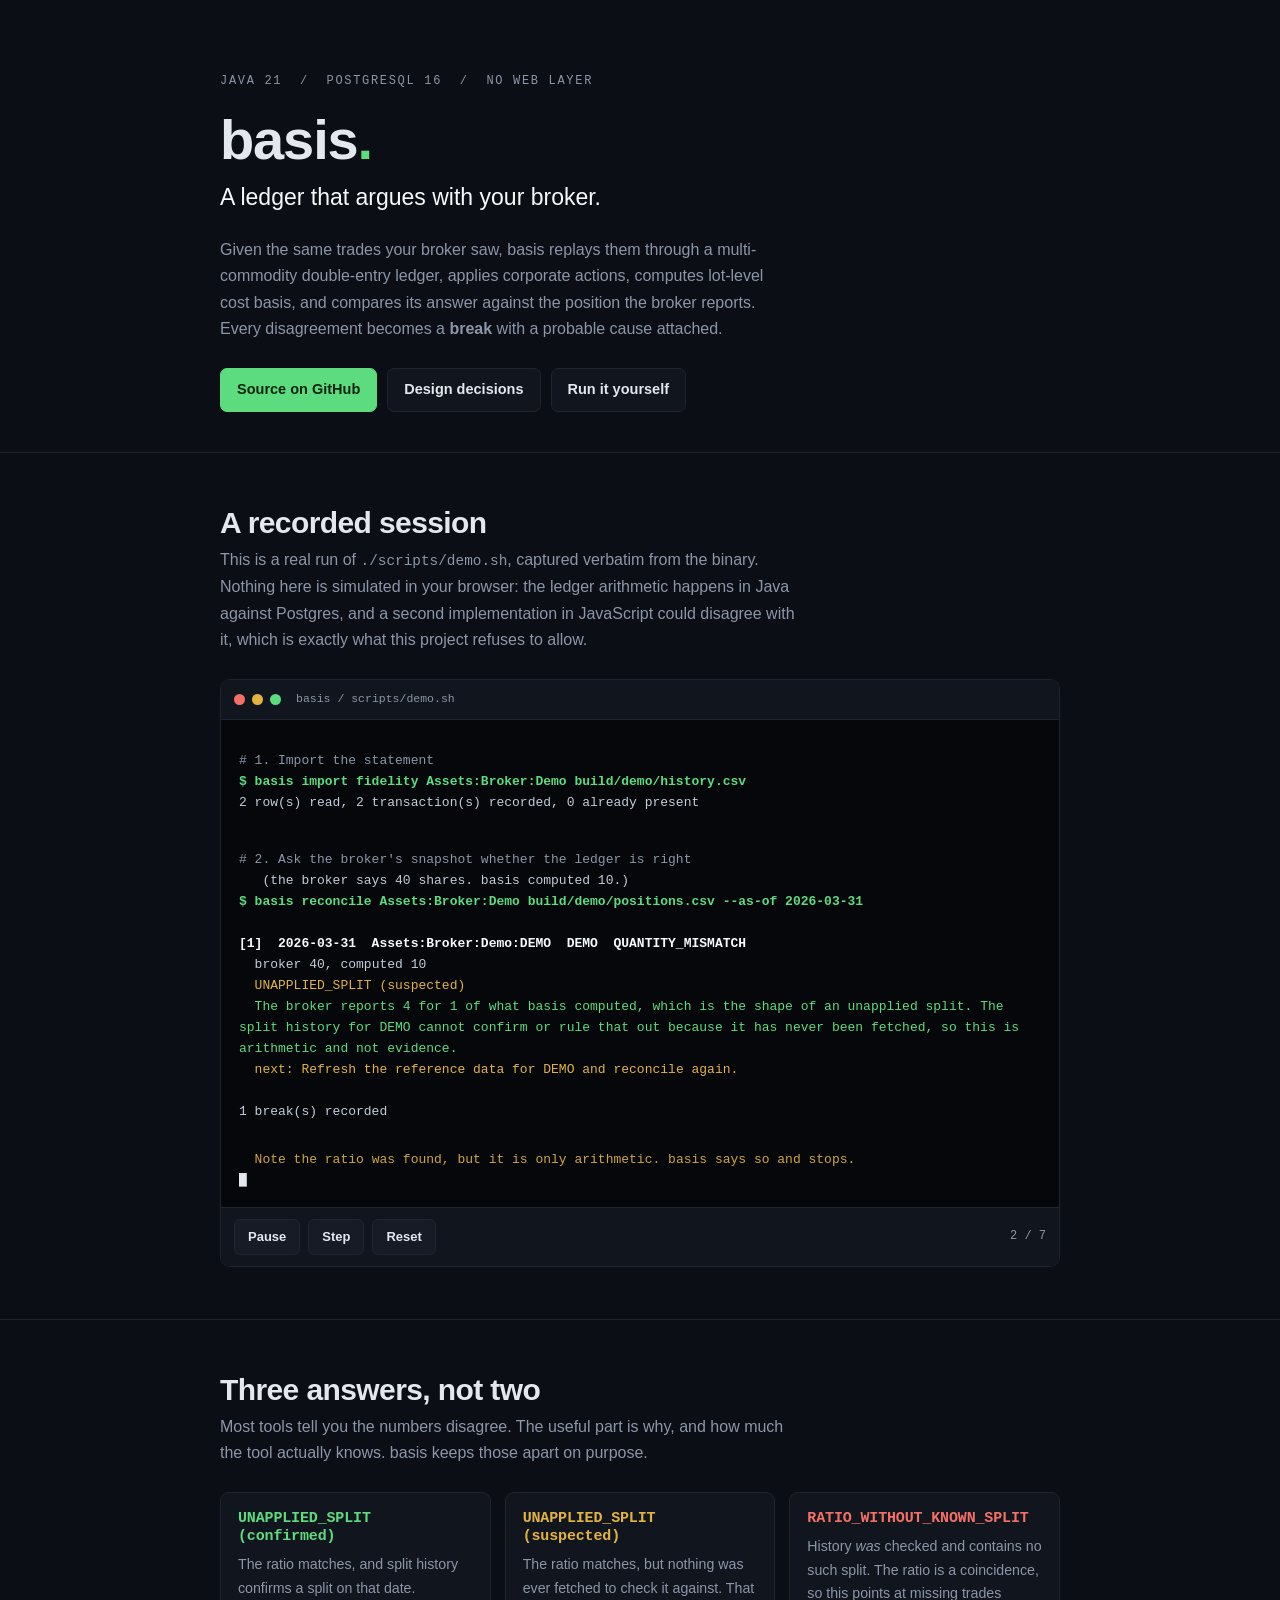
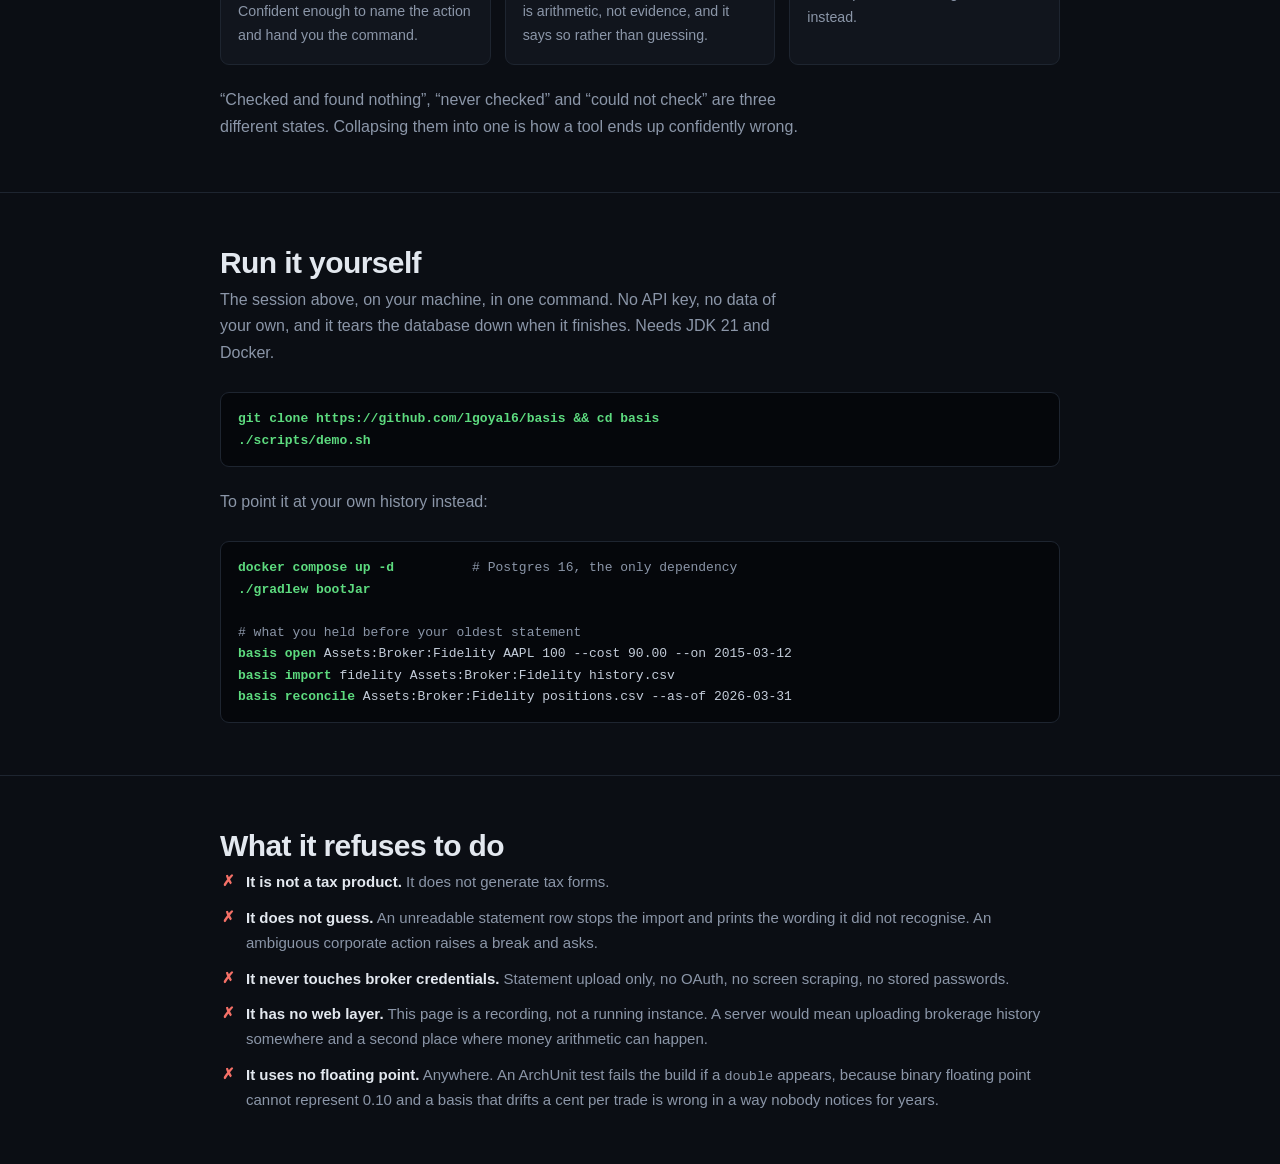
==== site/index.html @ dc6fb0e4 "feat: a demo page replaying a real recorded session" ====
<!doctype html>
<html lang="en">
<head>
<meta charset="utf-8">
<meta name="viewport" content="width=device-width, initial-scale=1">
<title>basis, a ledger that argues with your broker</title>
<meta name="description" content="Recomputes brokerage positions from transaction history and reports every disagreement with the broker as a break with a probable cause attached.">
<link rel="icon" href="data:image/svg+xml,<svg xmlns='http://www.w3.org/2000/svg' viewBox='0 0 16 16'><text y='13' font-size='13'>&#9878;</text></svg>">
<style>
  :root{
    --bg:#0b0e14; --panel:#11151d; --line:#1e2530; --ink:#e3e8ef; --dim:#8b96a8;
    --green:#5ddb7f; --amber:#e3b341; --blue:#6cb6ff; --red:#f47067; --white:#f7fafc;
    --mono:ui-monospace,SFMono-Regular,"SF Mono",Menlo,Consolas,monospace;
    --sans:-apple-system,BlinkMacSystemFont,"Segoe UI",Inter,Roboto,Helvetica,Arial,sans-serif;
  }
  *{box-sizing:border-box}
  html{-webkit-text-size-adjust:100%}
  body{margin:0;background:var(--bg);color:var(--ink);font-family:var(--sans);
       line-height:1.65;font-size:16px;-webkit-font-smoothing:antialiased}
  .wrap{max-width:880px;margin:0 auto;padding:0 20px}
  a{color:var(--blue)}
  h1,h2,h3{line-height:1.2;letter-spacing:-.02em}
  code{font-family:var(--mono);font-size:.9em}

  header{padding:72px 0 40px;border-bottom:1px solid var(--line)}
  .eyebrow{font-family:var(--mono);font-size:12px;letter-spacing:.14em;text-transform:uppercase;color:var(--dim);margin:0 0 14px}
  h1{font-size:clamp(34px,6vw,56px);margin:0 0 6px;font-weight:680}
  h1 .dot{color:var(--green)}
  .tag{font-size:clamp(18px,2.6vw,23px);color:var(--white);margin:0 0 20px;font-weight:500}
  .lede{color:var(--dim);max-width:64ch;margin:0 0 26px}
  .btns{display:flex;flex-wrap:wrap;gap:10px}
  .btn{display:inline-block;padding:9px 16px;border-radius:7px;text-decoration:none;
       font-size:14.5px;font-weight:560;border:1px solid var(--line);color:var(--ink);background:var(--panel)}
  .btn.p{background:var(--green);border-color:var(--green);color:#06240f}
  .btn:hover{border-color:#313d4d}

  section{padding:52px 0;border-bottom:1px solid var(--line)}
  section h2{font-size:clamp(22px,3.4vw,30px);margin:0 0 6px}
  .sub{color:var(--dim);margin:0 0 26px;max-width:66ch}

  /* terminal */
  .term{background:#05070b;border:1px solid var(--line);border-radius:10px;overflow:hidden}
  .bar{display:flex;align-items:center;gap:7px;padding:10px 13px;background:var(--panel);border-bottom:1px solid var(--line)}
  .bar i{width:11px;height:11px;border-radius:50%;display:block}
  .bar .t{margin-left:8px;font-family:var(--mono);font-size:11.5px;color:var(--dim)}
  .screen{padding:16px 18px;font-family:var(--mono);font-size:13px;line-height:1.62;
          min-height:340px;max-height:60vh;overflow:auto;white-space:pre-wrap;word-break:break-word}
  .screen .cmd{color:var(--green);font-weight:600}
  .screen .out{color:#c3ccd9}
  .screen .head{color:var(--white);font-weight:600}
  .screen .ok{color:var(--green)}
  .screen .warn{color:var(--amber)}
  .screen .cmdhint{color:var(--blue);font-weight:600}
  .screen .step{color:var(--dim);margin-top:14px;display:block}
  .screen .note{color:var(--amber);opacity:.92;display:block;margin-top:6px}
  .screen .cur{animation:blink 1.05s step-end infinite}
  @keyframes blink{50%{opacity:0}}

  .ctl{display:flex;flex-wrap:wrap;gap:8px;align-items:center;padding:11px 13px;
       background:var(--panel);border-top:1px solid var(--line)}
  .ctl button{font:inherit;font-size:13px;font-weight:560;padding:6px 13px;border-radius:6px;
              border:1px solid var(--line);background:#161b25;color:var(--ink);cursor:pointer}
  .ctl button:hover:not(:disabled){border-color:#3a465a}
  .ctl button:disabled{opacity:.4;cursor:default}
  .ctl .prog{margin-left:auto;font-family:var(--mono);font-size:12px;color:var(--dim)}

  .cards{display:grid;gap:14px;grid-template-columns:repeat(auto-fit,minmax(238px,1fr))}
  .card{background:var(--panel);border:1px solid var(--line);border-radius:9px;padding:17px}
  .card h3{font-size:15px;margin:0 0 7px;font-family:var(--mono);letter-spacing:-.01em}
  .card p{margin:0;font-size:14.2px;color:var(--dim)}
  .card.g h3{color:var(--green)} .card.a h3{color:var(--amber)} .card.r h3{color:var(--red)}

  pre.sh{background:#05070b;border:1px solid var(--line);border-radius:9px;padding:15px 17px;
      overflow-x:auto;font-family:var(--mono);font-size:13px;color:#c3ccd9;margin:0}
  pre.sh b{color:var(--green);font-weight:600}
  pre.sh i{color:var(--dim);font-style:normal}

  ul.plain{list-style:none;padding:0;margin:0;display:grid;gap:11px}
  ul.plain li{padding-left:26px;position:relative;color:var(--dim);font-size:15px}
  ul.plain li::before{content:"\2717";position:absolute;left:2px;top:-1px;color:var(--red);font-weight:700}
  ul.plain li b{color:var(--ink);font-weight:600}

  footer{padding:36px 0 64px;color:var(--dim);font-size:14px}
  footer a{color:var(--dim)}
  @media(max-width:560px){.screen{font-size:11.6px}header{padding:48px 0 32px}}
</style>
</head>
<body>

<header>
  <div class="wrap">
    <p class="eyebrow">Java 21 &nbsp;/&nbsp; PostgreSQL 16 &nbsp;/&nbsp; no web layer</p>
    <h1>basis<span class="dot">.</span></h1>
    <p class="tag">A ledger that argues with your broker.</p>
    <p class="lede">Given the same trades your broker saw, basis replays them through a
      multi-commodity double-entry ledger, applies corporate actions, computes lot-level cost
      basis, and compares its answer against the position the broker reports. Every
      disagreement becomes a <strong>break</strong> with a probable cause attached.</p>
    <div class="btns">
      <a class="btn p" href="https://github.com/lgoyal6/basis">Source on GitHub</a>
      <a class="btn" href="https://github.com/lgoyal6/basis/blob/main/docs/ARCHITECTURE.md">Design decisions</a>
      <a class="btn" href="#try">Run it yourself</a>
    </div>
  </div>
</header>

<section>
  <div class="wrap">
    <h2>A recorded session</h2>
    <p class="sub">This is a real run of <code>./scripts/demo.sh</code>, captured verbatim from
      the binary. Nothing here is simulated in your browser: the ledger arithmetic happens in
      Java against Postgres, and a second implementation in JavaScript could disagree with it,
      which is exactly what this project refuses to allow.</p>

    <div class="term">
      <div class="bar">
        <i style="background:#f47067"></i><i style="background:#e3b341"></i><i style="background:#5ddb7f"></i>
        <span class="t">basis / scripts/demo.sh</span>
      </div>
      <div class="screen" id="screen" role="log" aria-live="polite"></div>
      <div class="ctl">
        <button id="play">Play</button>
        <button id="next">Step</button>
        <button id="reset">Reset</button>
        <span class="prog" id="prog"></span>
      </div>
    </div>
  </div>
</section>

<section>
  <div class="wrap">
    <h2>Three answers, not two</h2>
    <p class="sub">Most tools tell you the numbers disagree. The useful part is why, and how
      much the tool actually knows. basis keeps those apart on purpose.</p>
    <div class="cards">
      <div class="card g">
        <h3>UNAPPLIED_SPLIT (confirmed)</h3>
        <p>The ratio matches, and split history confirms a split on that date. Confident enough
          to name the action and hand you the command.</p>
      </div>
      <div class="card a">
        <h3>UNAPPLIED_SPLIT (suspected)</h3>
        <p>The ratio matches, but nothing was ever fetched to check it against. That is
          arithmetic, not evidence, and it says so rather than guessing.</p>
      </div>
      <div class="card r">
        <h3>RATIO_WITHOUT_KNOWN_SPLIT</h3>
        <p>History <em>was</em> checked and contains no such split. The ratio is a coincidence,
          so this points at missing trades instead.</p>
      </div>
    </div>
    <p class="sub" style="margin-top:22px;margin-bottom:0">&ldquo;Checked and found nothing&rdquo;,
      &ldquo;never checked&rdquo; and &ldquo;could not check&rdquo; are three different states.
      Collapsing them into one is how a tool ends up confidently wrong.</p>
  </div>
</section>

<section id="try">
  <div class="wrap">
    <h2>Run it yourself</h2>
    <p class="sub">The session above, on your machine, in one command. No API key, no data of
      your own, and it tears the database down when it finishes. Needs JDK 21 and Docker.</p>
<pre class="sh"><b>git clone https://github.com/lgoyal6/basis &amp;&amp; cd basis</b>
<b>./scripts/demo.sh</b></pre>
    <p class="sub" style="margin-top:22px">To point it at your own history instead:</p>
<pre class="sh"><b>docker compose up -d</b>          <i># Postgres 16, the only dependency</i>
<b>./gradlew bootJar</b>

<i># what you held before your oldest statement</i>
<b>basis open</b> Assets:Broker:Fidelity AAPL 100 --cost 90.00 --on 2015-03-12
<b>basis import</b> fidelity Assets:Broker:Fidelity history.csv
<b>basis reconcile</b> Assets:Broker:Fidelity positions.csv --as-of 2026-03-31</pre>
  </div>
</section>

<section>
  <div class="wrap">
    <h2>What it refuses to do</h2>
    <ul class="plain">
      <li><b>It is not a tax product.</b> It does not generate tax forms.</li>
      <li><b>It does not guess.</b> An unreadable statement row stops the import and prints the
        wording it did not recognise. An ambiguous corporate action raises a break and asks.</li>
      <li><b>It never touches broker credentials.</b> Statement upload only, no OAuth, no
        screen scraping, no stored passwords.</li>
      <li><b>It has no web layer.</b> This page is a recording, not a running instance. A server
        would mean uploading brokerage history somewhere and a second place where money
        arithmetic can happen.</li>
      <li><b>It uses no floating point.</b> Anywhere. An ArchUnit test fails the build if a
        <code>double</code> appears, because binary floating point cannot represent 0.10 and a
        basis that drifts a cent per trade is wrong in a way nobody notices for years.</li>
    </ul>
  </div>
</section>

<footer>
  <div class="wrap">
    MIT licensed. <a href="https://github.com/lgoyal6/basis">github.com/lgoyal6/basis</a> &nbsp;&middot;&nbsp;
    Every design decision, including the ones that turned out wrong, is written down in
    <a href="https://github.com/lgoyal6/basis/blob/main/docs/ARCHITECTURE.md">ARCHITECTURE.md</a>.
  </div>
</footer>

<script>
/* A real run of scripts/demo.sh, captured verbatim from the binary. */
window.SESSION=[{"title":"Import the statement","lines":[{"k":"cmd","t":"$ basis import fidelity Assets:Broker:Demo build/demo/history.csv"},{"k":"out","t":"2 row(s) read, 2 transaction(s) recorded, 0 already present"},{"k":"gap","t":""}],"note":""},{"title":"Ask the broker's snapshot whether the ledger is right","lines":[{"k":"out","t":"   (the broker says 40 shares. basis computed 10.)"},{"k":"cmd","t":"$ basis reconcile Assets:Broker:Demo build/demo/positions.csv --as-of 2026-03-31"},{"k":"gap","t":""},{"k":"head","t":"[1]  2026-03-31  Assets:Broker:Demo:DEMO  DEMO  QUANTITY_MISMATCH"},{"k":"out","t":"  broker 40, computed 10"},{"k":"warn","t":"  UNAPPLIED_SPLIT (suspected)"},{"k":"ok","t":"  The broker reports 4 for 1 of what basis computed, which is the shape of an unapplied split. The split history for DEMO cannot confirm or rule that out because it has never been fetched, so this is arithmetic and not evidence."},{"k":"warn","t":"  next: Refresh the reference data for DEMO and reconcile again."},{"k":"gap","t":""},{"k":"out","t":"1 break(s) recorded"},{"k":"gap","t":""}],"note":"Note the ratio was found, but it is only arithmetic. basis says so and stops."},{"title":"Tell basis about the split, as if from a broker notice","lines":[{"k":"out","t":"   (refresh-splits would fetch this from a provider. cache-split needs no key.)"},{"k":"cmd","t":"$ basis cache-split DEMO 4:1 --on 2020-08-31"},{"k":"ok","t":"recorded a 4 for 1 split of DEMO on 2020-08-31, sourced as manual"},{"k":"gap","t":""}],"note":""},{"title":"Reconcile again. Same numbers, but now there is evidence","lines":[{"k":"cmd","t":"$ basis reconcile Assets:Broker:Demo build/demo/positions.csv --as-of 2026-03-31"},{"k":"gap","t":""},{"k":"head","t":"[2]  2026-03-31  Assets:Broker:Demo:DEMO  DEMO  QUANTITY_MISMATCH"},{"k":"out","t":"  broker 40, computed 10"},{"k":"ok","t":"  UNAPPLIED_SPLIT (confirmed)"},{"k":"out","t":"  The broker reports 4 for 1 of what basis computed, and DEMO had a 4 for 1 split effective 2020-08-31 that this history never applied."},{"k":"warn","t":"  next: Apply the 4 for 1 split of DEMO dated 2020-08-31 and reconcile again."},{"k":"cmdhint","t":"  run:  basis apply break 2"},{"k":"gap","t":""},{"k":"out","t":"1 break(s) recorded"},{"k":"gap","t":""}],"note":""},{"title":"Do what it said, using the id the output just gave us","lines":[{"k":"cmd","t":"$ basis apply break 2"},{"k":"ok","t":"the 4 for 1 split of DEMO dated 2020-08-31 applied"},{"k":"out","t":"break 2 settled as ACCEPTED. Reconcile again to confirm nothing is left."},{"k":"gap","t":""}],"note":""},{"title":"Confirm nothing is left","lines":[{"k":"cmd","t":"$ basis reconcile Assets:Broker:Demo build/demo/positions.csv --as-of 2026-03-31"},{"k":"ok","t":"no breaks: 1 reported position(s) agree with the ledger"},{"k":"gap","t":""}],"note":""},{"title":"Invariant 7: throw the derived state away and replay it from the postings","lines":[{"k":"cmd","t":"$ basis rebuild"},{"k":"out","t":"rebuilt: 3 positions, 2 lots, 0 realized gains"},{"k":"out","t":"hash: 9c078826ba10b2e03669a57ebdc1feebc6e09d7d25c4ff0f26505fbc22e5200d"},{"k":"gap","t":""}],"note":"Done. The ledger and the broker now agree, and every step is in the posting table."}];
</script>
<script>
(function(){
  var steps = window.SESSION || [];
  var screenEl = document.getElementById('screen');
  var playBtn = document.getElementById('play');
  var nextBtn = document.getElementById('next');
  var resetBtn = document.getElementById('reset');
  var progEl = document.getElementById('prog');
  var at = 0, timer = null, playing = false;

  function esc(s){ return s.replace(/&/g,'&amp;').replace(/</g,'&lt;').replace(/>/g,'&gt;'); }

  function renderStep(step, n){
    var html = '<span class="step">' + esc('# ' + n + '. ' + step.title) + '</span>';
    step.lines.forEach(function(l){
      if (l.k === 'gap') { html += '\n'; return; }
      var text = l.k === 'cmd' ? l.t : l.t;
      html += '<span class="' + l.k + '">' + esc(text) + '</span>\n';
    });
    if (step.note) html += '<span class="note">' + esc('  ' + step.note) + '</span>';
    return html;
  }

  function draw(){
    var out = '';
    for (var i = 0; i < at; i++) out += renderStep(steps[i], i + 1);
    if (at < steps.length) out += '<span class="cur">&#9608;</span>';
    screenEl.innerHTML = out;
    screenEl.scrollTop = screenEl.scrollHeight;
    progEl.textContent = at + ' / ' + steps.length;
    nextBtn.disabled = at >= steps.length;
    playBtn.textContent = playing ? 'Pause' : (at >= steps.length ? 'Replay' : 'Play');
  }

  function step(){
    if (at >= steps.length) { stop(); return; }
    at++; draw();
    if (playing && at < steps.length) timer = setTimeout(step, 1500);
    else if (playing) stop();
  }
  function stop(){ playing = false; clearTimeout(timer); draw(); }

  playBtn.addEventListener('click', function(){
    if (playing) { stop(); return; }
    if (at >= steps.length) at = 0;
    playing = true; draw(); step();
  });
  nextBtn.addEventListener('click', function(){ stop(); at++; draw(); });
  resetBtn.addEventListener('click', function(){ stop(); at = 0; draw(); });

  draw();
  // Start on its own once, so the page shows what it is without a click.
  if (steps.length) { playing = true; draw(); timer = setTimeout(step, 700); }
})();
</script>
</body>
</html>
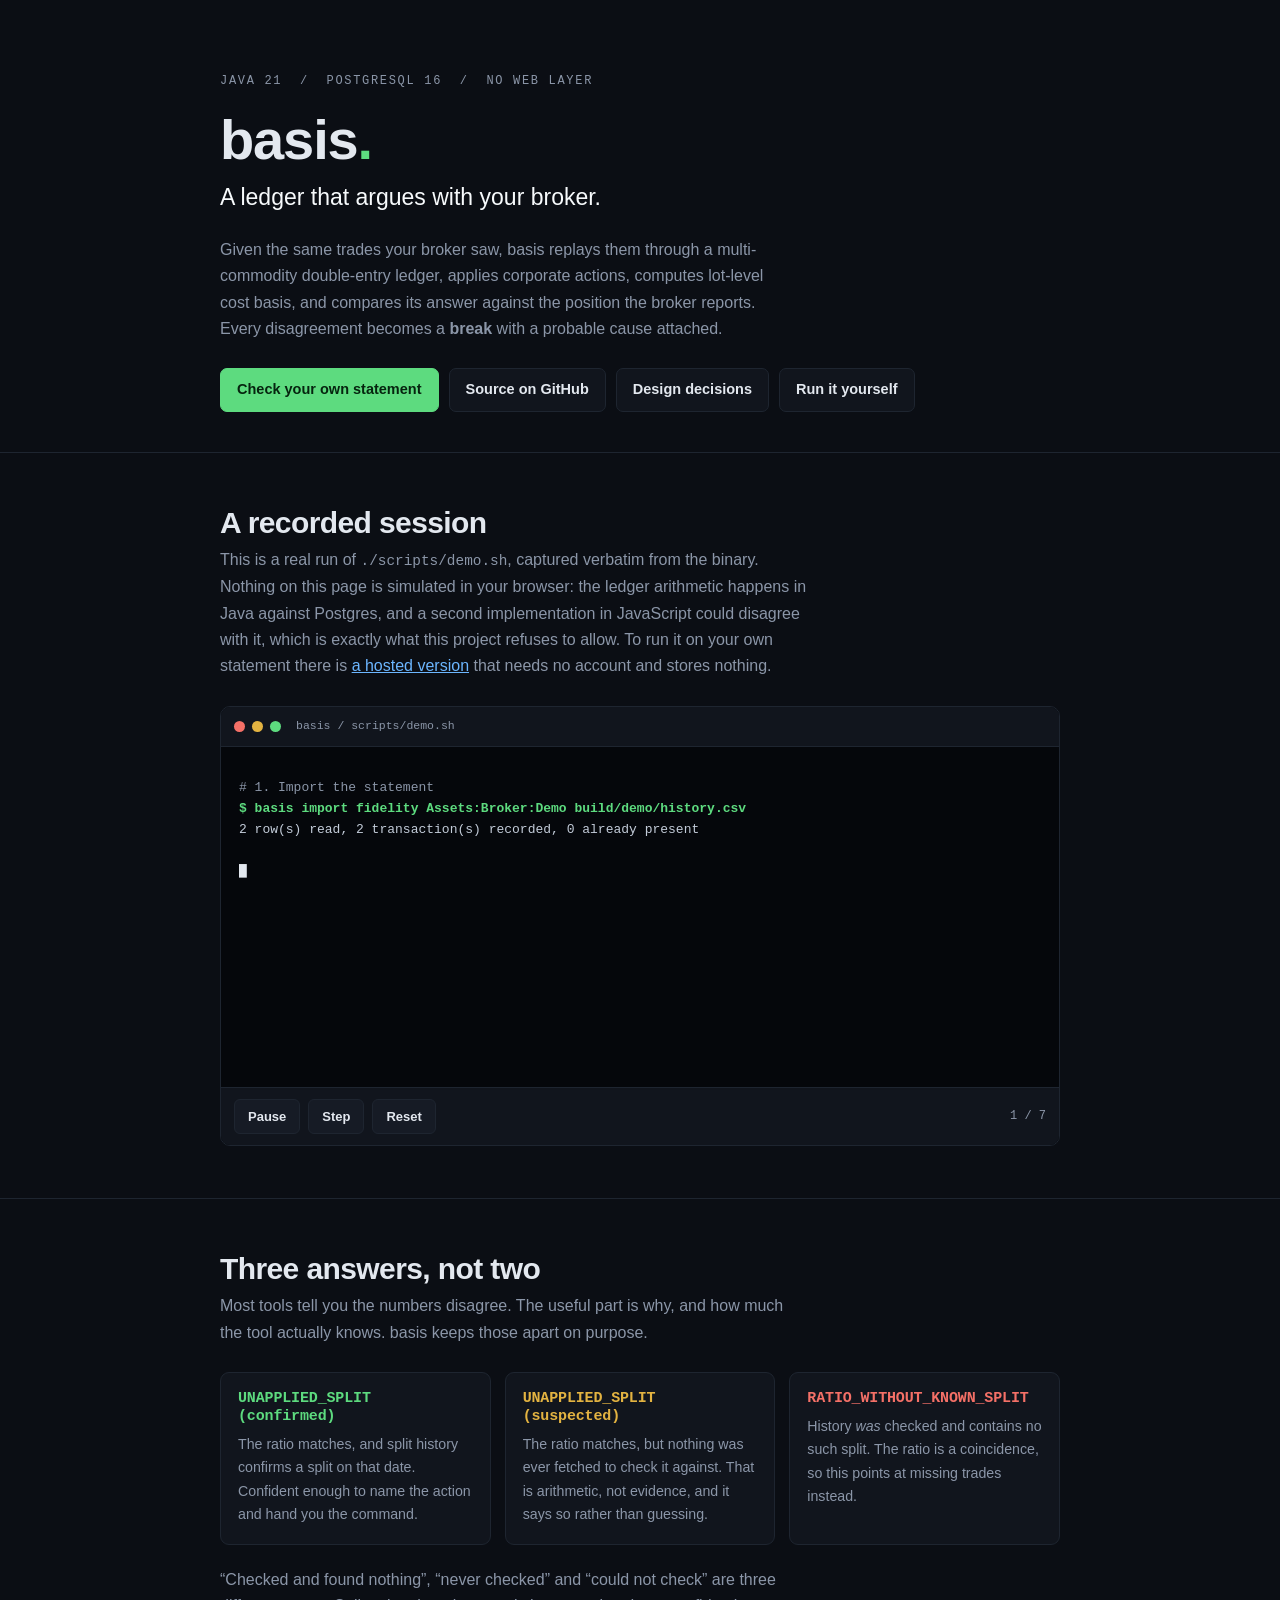
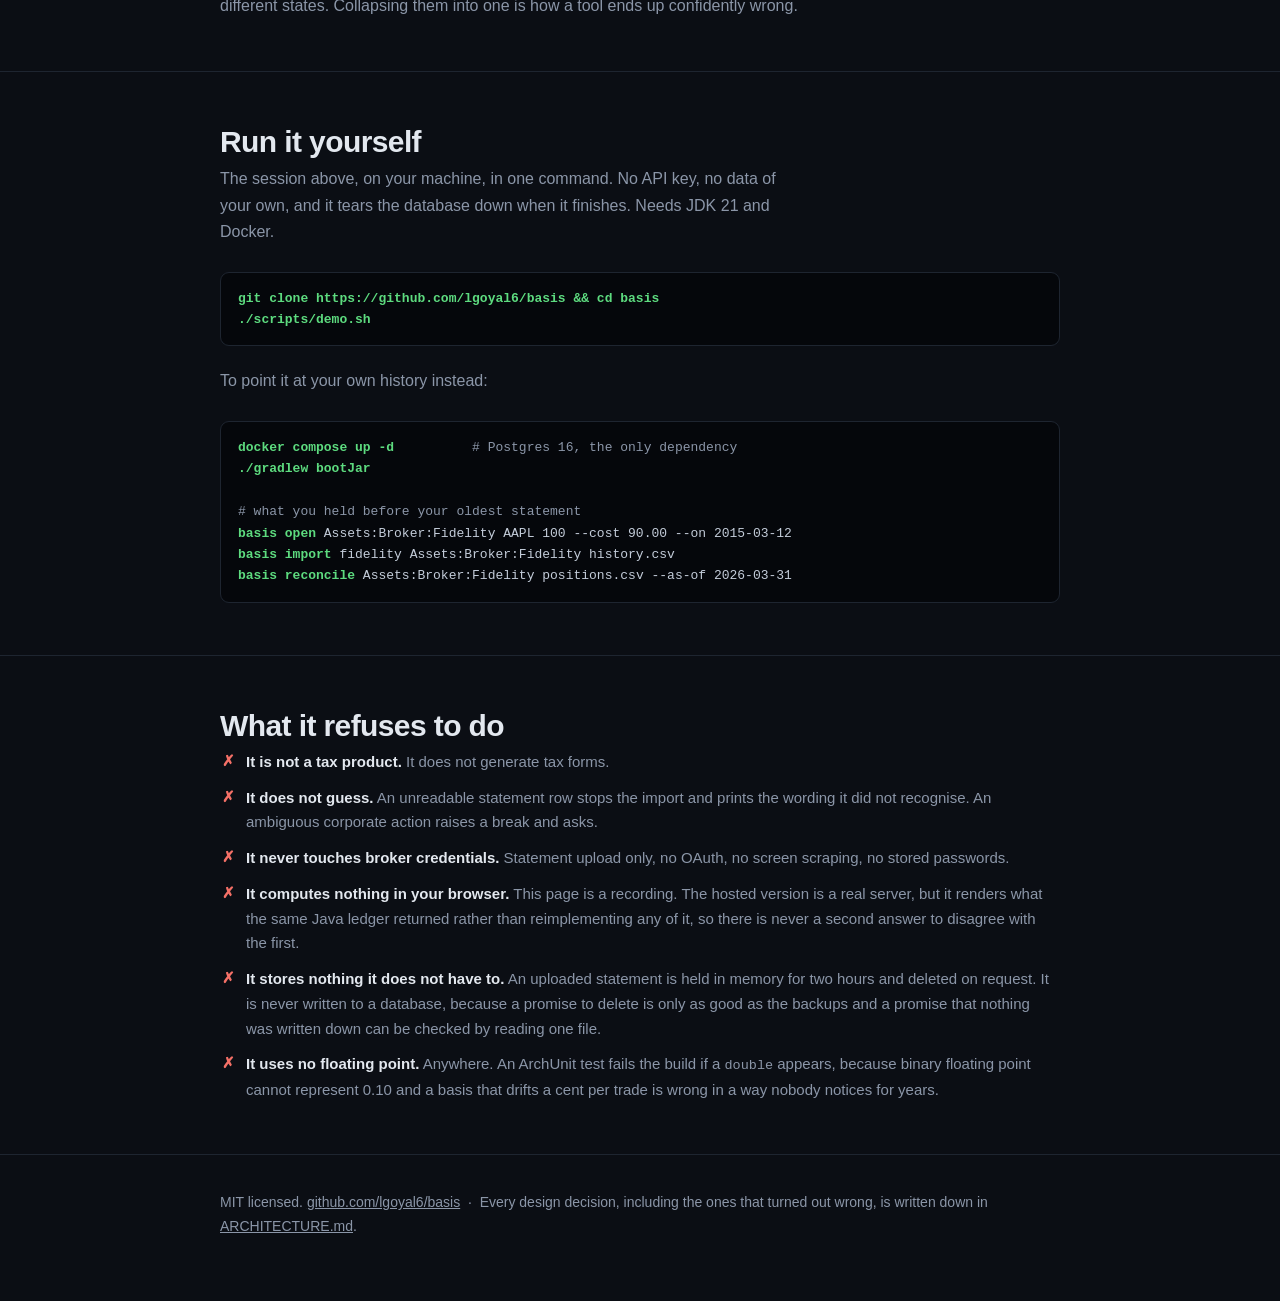
==== commit 60680793: "docs: point the demo page at the live app it said did not exist" ====
--- a/site/index.html
+++ b/site/index.html
@@ -97,7 +97,8 @@
       basis, and compares its answer against the position the broker reports. Every
       disagreement becomes a <strong>break</strong> with a probable cause attached.</p>
     <div class="btns">
-      <a class="btn p" href="https://github.com/lgoyal6/basis">Source on GitHub</a>
+      <a class="btn p" href="https://basis-web-production.up.railway.app">Check your own statement</a>
+      <a class="btn" href="https://github.com/lgoyal6/basis">Source on GitHub</a>
       <a class="btn" href="https://github.com/lgoyal6/basis/blob/main/docs/ARCHITECTURE.md">Design decisions</a>
       <a class="btn" href="#try">Run it yourself</a>
     </div>
@@ -108,9 +109,12 @@
   <div class="wrap">
     <h2>A recorded session</h2>
     <p class="sub">This is a real run of <code>./scripts/demo.sh</code>, captured verbatim from
-      the binary. Nothing here is simulated in your browser: the ledger arithmetic happens in
-      Java against Postgres, and a second implementation in JavaScript could disagree with it,
-      which is exactly what this project refuses to allow.</p>
+      the binary. Nothing on this page is simulated in your browser: the ledger arithmetic
+      happens in Java against Postgres, and a second implementation in JavaScript could
+      disagree with it, which is exactly what this project refuses to allow. To run it on your
+      own statement there is
+      <a href="https://basis-web-production.up.railway.app">a hosted version</a> that needs no
+      account and stores nothing.</p>
 
     <div class="term">
       <div class="bar">
@@ -183,9 +187,14 @@
         wording it did not recognise. An ambiguous corporate action raises a break and asks.</li>
       <li><b>It never touches broker credentials.</b> Statement upload only, no OAuth, no
         screen scraping, no stored passwords.</li>
-      <li><b>It has no web layer.</b> This page is a recording, not a running instance. A server
-        would mean uploading brokerage history somewhere and a second place where money
-        arithmetic can happen.</li>
+      <li><b>It computes nothing in your browser.</b> This page is a recording. The hosted
+        version is a real server, but it renders what the same Java ledger returned rather than
+        reimplementing any of it, so there is never a second answer to disagree with the
+        first.</li>
+      <li><b>It stores nothing it does not have to.</b> An uploaded statement is held in memory
+        for two hours and deleted on request. It is never written to a database, because a
+        promise to delete is only as good as the backups and a promise that nothing was written
+        down can be checked by reading one file.</li>
       <li><b>It uses no floating point.</b> Anywhere. An ArchUnit test fails the build if a
         <code>double</code> appears, because binary floating point cannot represent 0.10 and a
         basis that drifts a cent per trade is wrong in a way nobody notices for years.</li>
